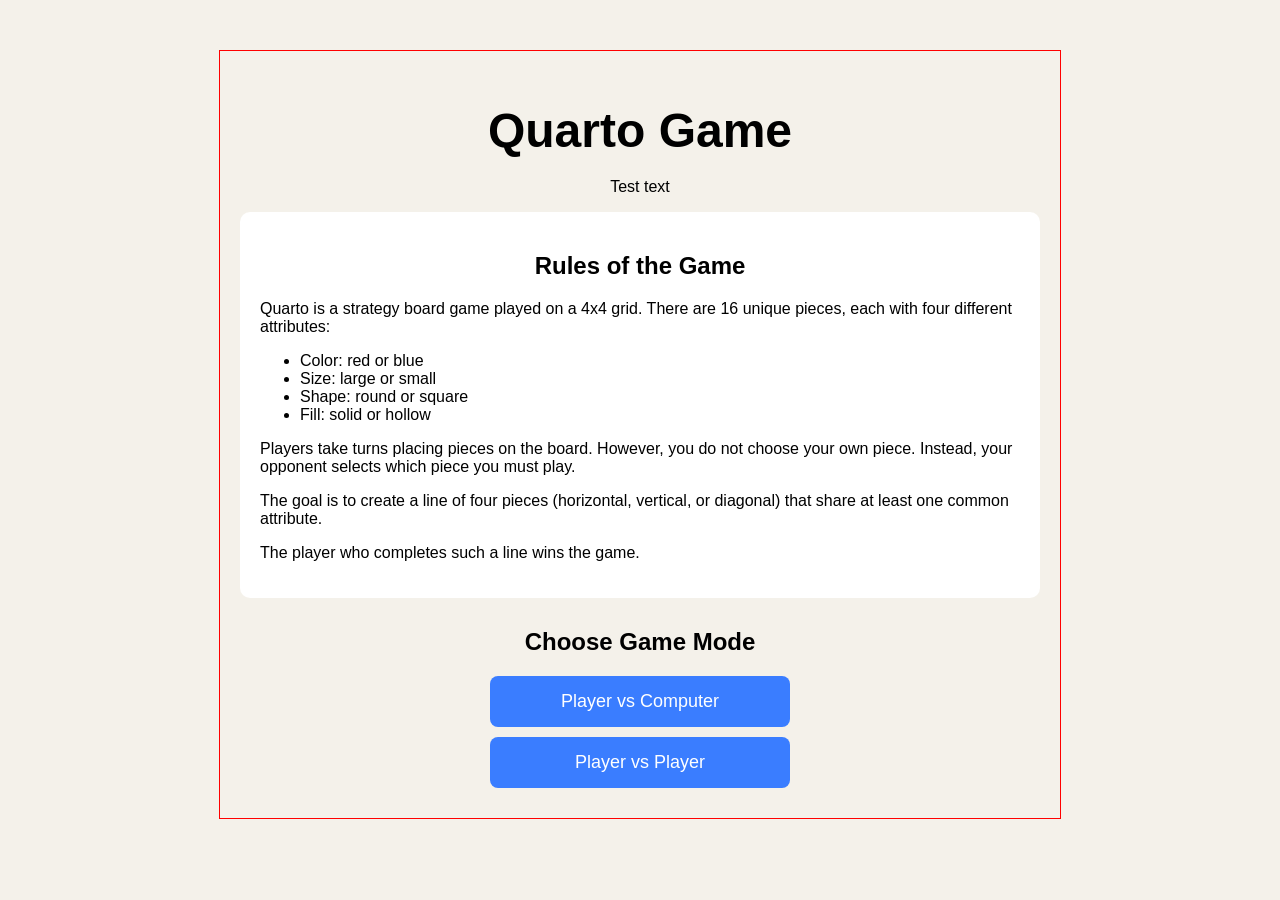
==== client/index.html @ c22ec70f "API + beginning of client" ====
<html>
    <head>
        <link rel="stylesheet" href="index.css">
    </head>
    <body>
        <div class="container">
            <h1>Quarto Game</h1>
            <p id="test-loader">Test text</p>
            <div class="rules">
                <h2>Rules of the Game</h2>
                <p>
                    Quarto is a strategy board game played on a 4x4 grid. There are 16 unique pieces,
                    each with four different attributes:
                </p>
                <ul>
                    <li>Color: red or blue</li>
                    <li>Size: large or small</li>
                    <li>Shape: round or square</li>
                    <li>Fill: solid or hollow</li>
                </ul>
                <p>
                    Players take turns placing pieces on the board. However, you do not choose your own piece.
                    Instead, your opponent selects which piece you must play.
                </p>
                <p>
                    The goal is to create a line of four pieces (horizontal, vertical, or diagonal)
                    that share at least one common attribute.
                </p>
                <p>
                    The player who completes such a line wins the game.
                </p>
            </div>

            <div class="game-modes">
                <h2>Choose Game Mode</h2>

                <button class="mode-button" id="startPvC-button">
                    Player vs Computer
                </button>

                <button class="mode-button" id="startPvP-button">
                    Player vs Player
                </button>
            </div>
        </div>
        <script src="index.js" type='module'></script>
    </body>
</html>
---- client/index.css ----
body {
            font-family: Arial, sans-serif;
            background-color: #f4f1ea;
            text-align: center;
            margin: 0;
            padding: 0;
        }

        .container {
            max-width: 800px;
            margin: 50px auto;
            padding: 20px;
            border: 1px solid red
        }

        h1 {
            font-size: 48px;
            margin-bottom: 20px;
        }

        .rules {
            background: white;
            padding: 20px;
            border-radius: 10px;
            margin-bottom: 30px;
            text-align: left;
        }

        .rules h2 {
            text-align: center;
        }

        .game-modes {
            margin-top: 20px;
        }

        .mode-button {
            display: block;
            width: 300px;
            margin: 10px auto;
            padding: 15px;
            font-size: 18px;
            border: none;
            border-radius: 8px;
            cursor: pointer;
            background-color: #3a7dff;
            color: white;
            transition: 0.2s;
        }

        .mode-button:hover {
            background-color: #2f63cc;
        }
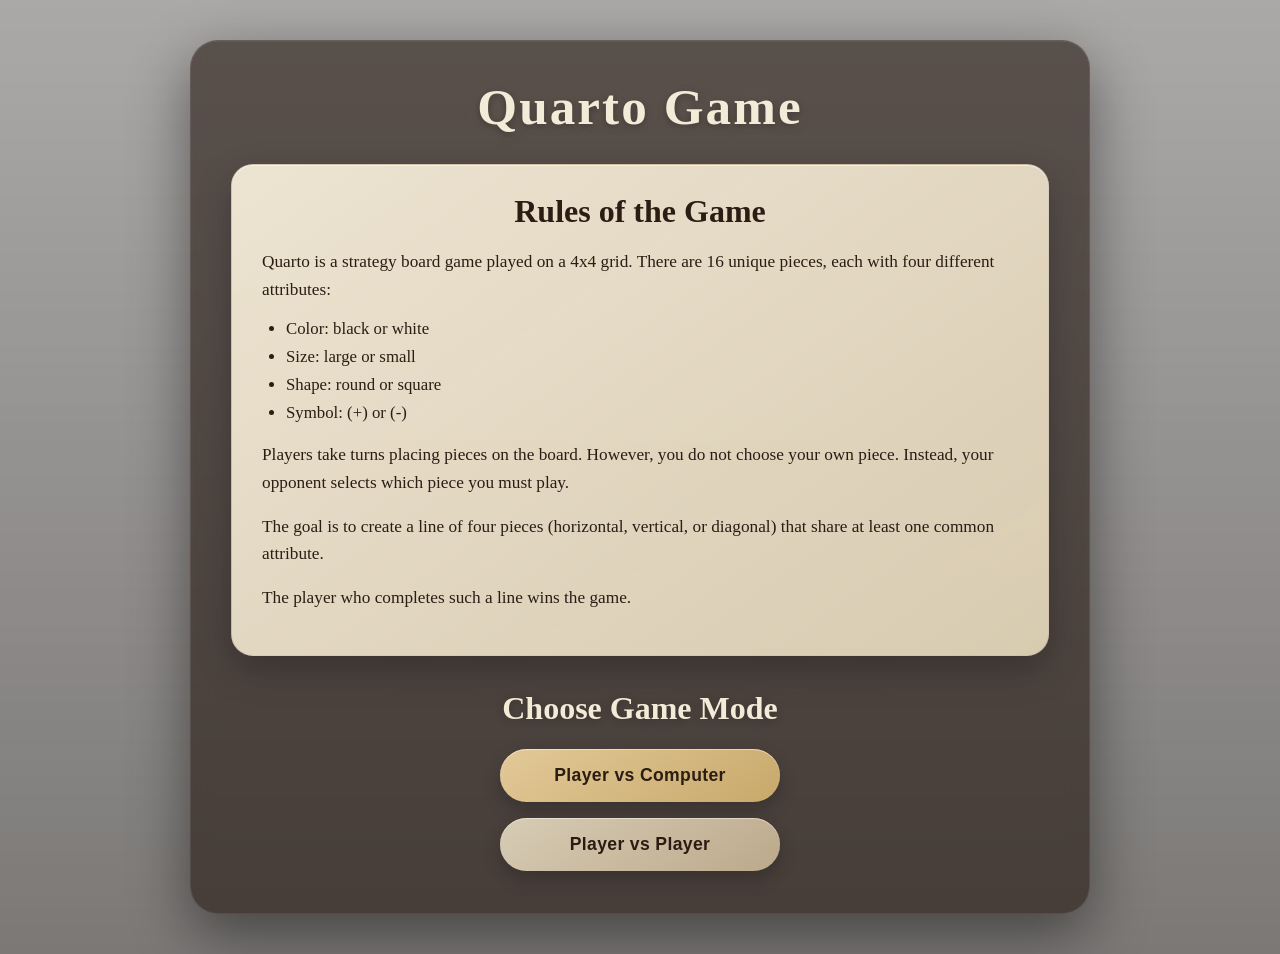
==== commit 8dc79343: "final upravy, progressive web app" ====
--- a/client/index.html
+++ b/client/index.html
@@ -1,48 +1,50 @@
 <html>
     <head>
         <link rel="stylesheet" href="index.css">
+        <link rel="apple-touch-icon" sizes="180x180" href="/apple-touch-icon.png">
+        <link rel="icon" type="image/png" sizes="32x32" href="/favicon-32x32.png">
+        <link rel="icon" type="image/png" sizes="16x16" href="/favicon-16x16.png">
+        <link rel="manifest" href="/site.webmanifest">
     </head>
     <body>
-        <div class="container">
-            <h1>Quarto Game</h1>
-            <p id="test-loader">Test text</p>
-            <div class="rules">
-                <h2>Rules of the Game</h2>
-                <p>
-                    Quarto is a strategy board game played on a 4x4 grid. There are 16 unique pieces,
-                    each with four different attributes:
-                </p>
-                <ul>
-                    <li>Color: red or blue</li>
-                    <li>Size: large or small</li>
-                    <li>Shape: round or square</li>
-                    <li>Fill: solid or hollow</li>
-                </ul>
-                <p>
-                    Players take turns placing pieces on the board. However, you do not choose your own piece.
-                    Instead, your opponent selects which piece you must play.
-                </p>
-                <p>
-                    The goal is to create a line of four pieces (horizontal, vertical, or diagonal)
-                    that share at least one common attribute.
-                </p>
-                <p>
-                    The player who completes such a line wins the game.
-                </p>
-            </div>
+        <div class="menu-page">
+            <div class="menu-overlay"></div>
 
-            <div class="game-modes">
-                <h2>Choose Game Mode</h2>
+            <main class="menu-panel">
+                <h1 class="menu-title">Quarto Game</h1>
 
-                <button class="mode-button" id="startPvC-button">
-                    Player vs Computer
-                </button>
+                <section class="rules-card">
+                    <h2>Rules of the Game</h2>
+                    <p>
+                        Quarto is a strategy board game played on a 4x4 grid. There are 16 unique pieces, each with four different attributes:
+                    </p>
+                    <ul>
+                        <li>Color: black or white</li>
+                        <li>Size: large or small</li>
+                        <li>Shape: round or square</li>
+                        <li>Symbol: (+) or (-)</li>
+                    </ul>
+                    <p>
+                        Players take turns placing pieces on the board. However, you do not choose your own piece. Instead, your opponent selects which piece you must play.
+                    </p>
+                    <p>
+                        The goal is to create a line of four pieces (horizontal, vertical, or diagonal) that share at least one common attribute.
+                    </p>
+                    <p>
+                        The player who completes such a line wins the game.
+                    </p>
+                </section>
 
-                <button class="mode-button" id="startPvP-button">
-                    Player vs Player
-                </button>
-            </div>
+                <section class="menu-actions">
+                    <h2>Choose Game Mode</h2>
+                    <div class="button-group">
+                        <button class="zen-button" id="startPvC-button">Player vs Computer</button>
+                        <button class="zen-button zen-button-secondary" id="startPvP-button">Player vs Player</button>
+                    </div>
+                </section>
+            </main>
         </div>
+        
         <script src="index.js" type='module'></script>
     </body>
 </html>
--- a/client/index.css
+++ b/client/index.css
@@ -1,53 +1,189 @@
-        body {
-            font-family: Arial, sans-serif;
-            background-color: #f4f1ea;
-            text-align: center;
-            margin: 0;
-            padding: 0;
-        }
+:root {
+    --paper: #f3ead7;
+    --paper-dark: #e4d7bb;
+    --ink: #2b1d14;
+    --wood: #6b4a2f;
+    --wood-dark: #3e281c;
+    --gold: #c8a96b;
+    --gold-soft: #e2c998;
+    --mist: rgba(20, 12, 8, 0.45);
+}
 
-        .container {
-            max-width: 800px;
-            margin: 50px auto;
-            padding: 20px;
-            border: 1px solid red
-        }
+* {
+    box-sizing: border-box;
+}
 
-        h1 {
-            font-size: 48px;
-            margin-bottom: 20px;
-        }
+body {
+    margin: 0;
+    min-height: 100vh;
+    font-family: Georgia, "Times New Roman", serif;
+    color: var(--paper);
+    background-size: cover;
+    background-position: center;
+    background-repeat: no-repeat;
+}
 
-        .rules {
-            background: white;
-            padding: 20px;
-            border-radius: 10px;
-            margin-bottom: 30px;
-            text-align: left;
-        }
+/* celá stránka */
+.menu-page {
+    position: relative;
+    min-height: 100vh;
+    display: flex;
+    justify-content: center;
+    align-items: center;
+    padding: 40px 20px;
+}
 
-        .rules h2 {
-            text-align: center;
-        }
+/* tmavý filter nad background image */
+.menu-overlay {
+    position: absolute;
+    inset: 0;
+    background:
+        linear-gradient(rgba(15, 10, 7, 0.35), rgba(15, 10, 7, 0.55)),
+        radial-gradient(circle at center, rgba(255,255,255,0.04), transparent 40%);
+    backdrop-filter: blur(2px);
+}
 
-        .game-modes {
-            margin-top: 20px;
-        }
+/* hlavný panel */
+.menu-panel {
+    position: relative;
+    z-index: 1;
+    width: min(900px, 92vw);
+    padding: 36px 40px 42px;
+    border-radius: 28px;
+    background: rgba(35, 22, 15, 0.60);
+    border: 1px solid rgba(255,255,255,0.08);
+    box-shadow:
+        0 20px 60px rgba(0, 0, 0, 0.45),
+        inset 0 1px 0 rgba(255,255,255,0.05);
+    backdrop-filter: blur(10px);
+}
 
-        .mode-button {
-            display: block;
-            width: 300px;
-            margin: 10px auto;
-            padding: 15px;
-            font-size: 18px;
-            border: none;
-            border-radius: 8px;
-            cursor: pointer;
-            background-color: #3a7dff;
-            color: white;
-            transition: 0.2s;
-        }
+/* nadpis */
+.menu-title {
+    margin: 0 0 28px;
+    text-align: center;
+    font-size: clamp(2.4rem, 4vw, 4rem);
+    letter-spacing: 0.04em;
+    color: var(--paper);
+    text-shadow:
+        0 2px 8px rgba(0,0,0,0.35),
+        0 0 20px rgba(226, 201, 152, 0.12);
+}
 
-        .mode-button:hover {
-            background-color: #2f63cc;
-        }+/* karta s pravidlami */
+.rules-card {
+    background: linear-gradient(145deg, rgba(243,234,215,0.96), rgba(228,215,187,0.92));
+    color: var(--ink);
+    border-radius: 22px;
+    padding: 28px 30px;
+    box-shadow:
+        0 14px 35px rgba(0,0,0,0.25),
+        inset 0 1px 0 rgba(255,255,255,0.55);
+    border: 1px solid rgba(80, 55, 35, 0.12);
+}
+
+.rules-card h2 {
+    margin: 0 0 18px;
+    text-align: center;
+    font-size: 2rem;
+    color: #2c1d14;
+}
+
+.rules-card p {
+    margin: 0 0 16px;
+    font-size: 1.08rem;
+    line-height: 1.6;
+}
+
+.rules-card ul {
+    margin: 10px 0 18px 24px;
+    padding: 0;
+}
+
+.rules-card li {
+    margin-bottom: 8px;
+    font-size: 1.05rem;
+}
+
+/* sekcia tlačidiel */
+.menu-actions {
+    margin-top: 34px;
+    text-align: center;
+}
+
+.menu-actions h2 {
+    margin: 0 0 22px;
+    font-size: 2rem;
+    color: var(--paper);
+    text-shadow: 0 2px 8px rgba(0,0,0,0.25);
+}
+
+.button-group {
+    display: flex;
+    flex-direction: column;
+    align-items: center;
+    gap: 16px;
+}
+
+/* zen button */
+.zen-button {
+    min-width: 280px;
+    padding: 16px 28px;
+    border: none;
+    border-radius: 999px;
+    cursor: pointer;
+
+    font-size: 1.1rem;
+    font-weight: 600;
+    letter-spacing: 0.02em;
+
+    color: #2b1d14;
+    background:
+        linear-gradient(145deg, var(--gold-soft), var(--gold));
+    box-shadow:
+        0 8px 18px rgba(0,0,0,0.22),
+        inset 0 1px 0 rgba(255,255,255,0.45);
+
+    transition: transform 0.18s ease, box-shadow 0.18s ease, filter 0.18s ease;
+}
+
+.zen-button:hover {
+    transform: translateY(-2px);
+    filter: brightness(1.03);
+    box-shadow:
+        0 12px 24px rgba(0,0,0,0.26),
+        inset 0 1px 0 rgba(255,255,255,0.55);
+}
+
+.zen-button:active {
+    transform: translateY(0);
+    box-shadow:
+        0 4px 10px rgba(0,0,0,0.2),
+        inset 0 2px 5px rgba(0,0,0,0.18);
+}
+
+.zen-button-secondary {
+    background:
+        linear-gradient(145deg, #d7ccb5, #bca98b);
+    color: #2a1c13;
+}
+
+/* mobile */
+@media (max-width: 768px) {
+    .menu-panel {
+        padding: 26px 20px 30px;
+    }
+
+    .rules-card {
+        padding: 22px 18px;
+    }
+
+    .rules-card p,
+    .rules-card li {
+        font-size: 1rem;
+    }
+
+    .zen-button {
+        min-width: 100%;
+    }
+}
